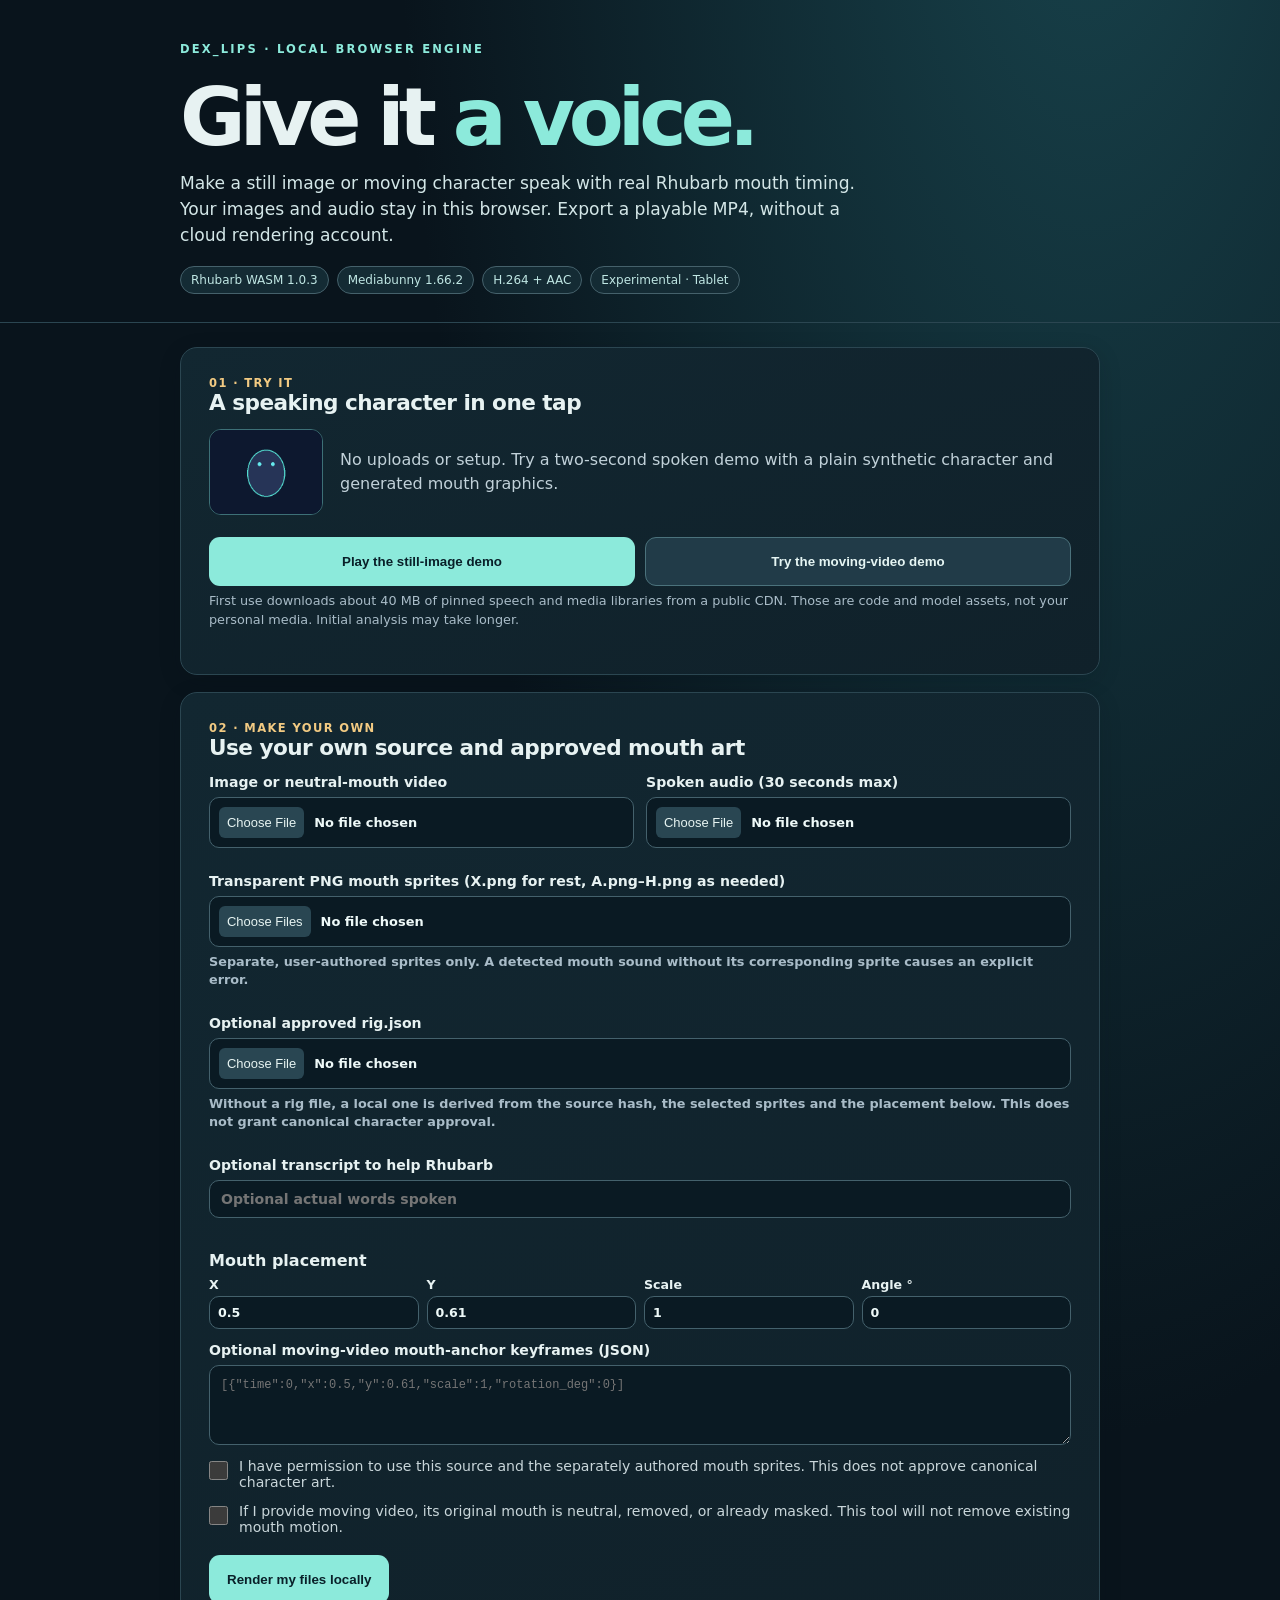
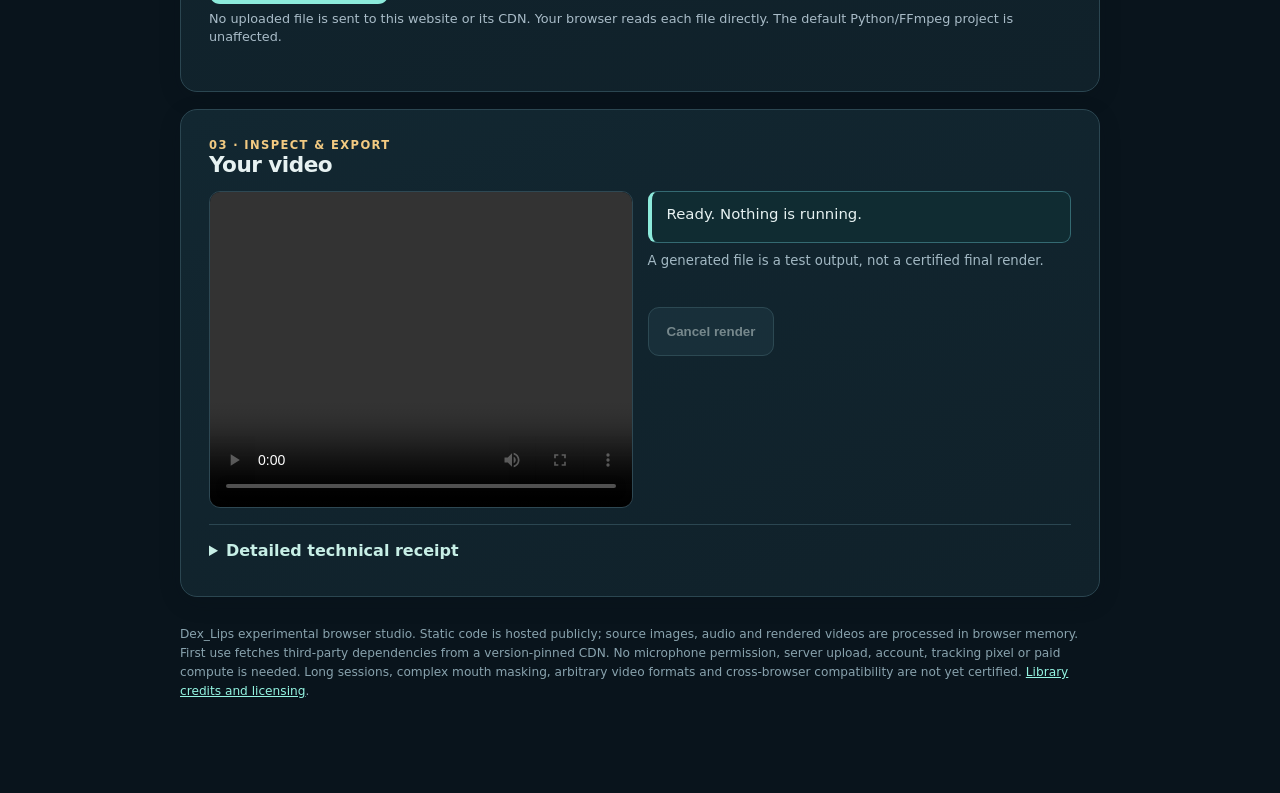
==== dex-lips-tablet/index.html @ c02d753c "feat: publish isolated synthetic Dex_Lips tablet studio" ====
<!doctype html>
<html lang="en">
<head>
<meta charset="utf-8">
<meta name="viewport" content="width=device-width, initial-scale=1, viewport-fit=cover">
<meta name="color-scheme" content="dark">
<meta name="theme-color" content="#0e1820">
<meta name="description" content="Dex_Lips browser speech-to-mouth video studio, with local processing and a synthetic test. Content stays in your browser.">
<meta http-equiv="Content-Security-Policy" content="default-src 'none'; script-src 'self' https://cdn.jsdelivr.net 'wasm-unsafe-eval' blob:; connect-src 'self' https://cdn.jsdelivr.net blob:; img-src 'self' data: blob:; media-src 'self' blob:; worker-src 'self' https://cdn.jsdelivr.net blob:; style-src 'self' 'unsafe-inline'; base-uri 'none'; form-action 'none'; object-src 'none'; frame-ancestors 'none'">
<title>Dex_Lips · Browser Studio</title>
<script type="importmap">{"imports":{"mediabunny":"https://cdn.jsdelivr.net/npm/mediabunny@1.66.2/dist/bundles/mediabunny.mjs"}}</script>
<style>
:root{font-family:system-ui,-apple-system,BlinkMacSystemFont,"Segoe UI",sans-serif;font-synthesis:none;color:#e7f2f2;background:#09141c;--border:#2b4651;--muted:#a3b9c4;--accent:#8ceadb;--warm:#f2ca82;--panel:#11232d;--focus:#ffd889}
*{box-sizing:border-box}html{scroll-behavior:smooth}body{margin:0;padding:0 0 max(64px,env(safe-area-inset-bottom));background:radial-gradient(ellipse at 85% -10%,#18434c 0,transparent 45%),#09141c;min-height:100vh}
.container{width:min(100% - 32px,920px);margin-inline:auto}header{padding:42px 0 24px;border-bottom:1px solid var(--border)}.eyebrow{font-size:.72rem;letter-spacing:.19em;text-transform:uppercase;font-weight:800;color:var(--accent)}h1{font-size:clamp(2.55rem,9vw,5rem);font-weight:750;letter-spacing:-.075em;line-height:1;margin:.28em 0 .15em}h1 span{color:var(--accent)}h2{font-size:1.35rem;line-height:1.25;letter-spacing:-.025em;margin:0 0 12px}h3{font-size:1rem;margin:0 0 7px}p{line-height:1.52;color:#c1d1d9;margin:8px 0 16px}.lede{max-width:675px;font-size:1.07rem;color:#d3e6e7}.meta{display:flex;flex-wrap:wrap;gap:8px;margin:18px 0 4px}.pill{font-size:.75rem;color:#bfe6e3;border:1px solid #45616b;border-radius:100px;padding:6px 10px;background:#142b34}
main{padding-top:24px}.stack{display:grid;gap:17px}.panel{background:linear-gradient(160deg,#122731,#10212a);border:1px solid var(--border);border-radius:17px;padding:clamp(16px,3.5vw,28px);box-shadow:0 6px 22px #0610182a}.step{font-size:.72rem;letter-spacing:.12em;text-transform:uppercase;color:var(--warm);font-weight:800}.muted,small{color:var(--muted)}.grid{display:grid;grid-template-columns:repeat(2,minmax(0,1fr));gap:12px}.grid .wide{grid-column:1/-1}.topspace{margin-top:20px}.action{display:flex;align-items:center;justify-content:center;gap:10px;background:var(--accent);color:#092029;border:none;border-radius:11px;font:750 1rem/1.25 inherit;font-weight:750;padding:15px 18px;text-decoration:none;min-height:49px;cursor:pointer;transition:background .16s,transform .16s}.action:active{transform:scale(.99)}.action:hover{background:#b6fff0}.action.secondary{background:#213b48;color:#e5f5f3;border:1px solid #4b727c}.action.secondary:hover{background:#31515d}.action.warn{background:#573a37;color:#fff4ef;border:1px solid #8d5853}.action:disabled{opacity:.48;cursor:wait}.actions{display:flex;flex-wrap:wrap;gap:10px}.actions .action{flex:1 1 190px}.intro{display:flex;align-items:center;gap:17px;margin:4px 0 22px}.intro figure{margin:0;flex:none;background:#0c1826;border:1px solid #3d7077;border-radius:12px;overflow:hidden;width:114px;height:86px;display:flex;align-items:center;justify-content:center}.intro img{width:100%;height:100%;object-fit:contain}.intro p{margin:0}
label{display:block;font-size:.88rem;font-weight:650;margin:0 0 13px}input[type=file],input[type=text],input[type=number],textarea{display:block;width:100%;min-width:0;border:1px solid #44616c;border-radius:10px;background:#0a1a23;color:#eef9f8;padding:10px 11px;font:inherit;margin-top:7px}input[type=file]{font-size:.81rem;padding:9px}input::file-selector-button{background:#294652;color:#e7f4f2;padding:8px;border:0;border-radius:6px;margin-right:10px}textarea{min-height:80px;resize:vertical;font:12px/1.5 ui-monospace,SFMono-Regular,Consolas,monospace}.check{display:flex;align-items:flex-start;gap:11px;cursor:pointer;font-weight:500;color:#c9d6da}.check input{margin:3px 0 0;accent-color:var(--accent);width:19px;height:19px;flex:none}details{border-top:1px solid var(--border);padding-top:16px;margin-top:16px}summary{cursor:pointer;font-weight:750;color:#c7efe6;padding-bottom:8px}.compact{font-size:.83rem}.field-note{font-size:.8rem;color:#a9bcc8;line-height:1.45;margin-top:6px}.tiny-grid{display:grid;grid-template-columns:repeat(4,minmax(0,1fr));gap:8px}.tiny-grid label{font-size:.79rem}.tiny-grid input{padding:8px;margin-top:4px}
.output{display:grid;grid-template-columns:minmax(0,1fr) minmax(0,1fr);gap:15px;align-items:start}video{width:100%;background:#081018;aspect-ratio:4/3;object-fit:contain;border-radius:11px;border:1px solid #2e4853}.status{padding:13px 15px;background:#102c32;border:1px solid #346a72;border-left:4px solid var(--accent);border-radius:9px;min-height:52px;font-size:.93rem;overflow-wrap:anywhere}.status[data-kind="error"]{border-left-color:#f0a2a2;background:#342020;border-color:#74494b}.status[data-kind="running"]{border-left-color:var(--warm)}pre{white-space:pre-wrap;word-break:break-word;background:#091924;border:1px solid #284250;border-radius:10px;padding:15px;max-height:310px;overflow:auto;color:#bdccd4;font:12px/1.45 ui-monospace,SFMono-Regular,Consolas,monospace}.download-row{display:flex;flex-wrap:wrap;gap:10px}.download-row a{display:inline-flex;color:#b5fff0;background:#22424c;padding:10px 14px;border-radius:8px;align-items:center;text-decoration:none;font-weight:700}.download-row a[hidden]{display:none}footer{padding:28px 0;color:#89a3ae;font-size:.76rem;line-height:1.55}a.inline{color:#94f5e2}button:focus-visible,a:focus-visible,input:focus-visible,textarea:focus-visible,summary:focus-visible{outline:3px solid var(--focus);outline-offset:3px}
@media(max-width:650px){header{padding-top:25px}.grid,.output{grid-template-columns:1fr}.grid .wide{grid-column:auto}.intro figure{width:100px;height:80px}.tiny-grid{grid-template-columns:repeat(2,minmax(0,1fr))}.panel{border-radius:13px}.actions .action{flex:1 1 100%}}
@media(prefers-reduced-motion:reduce){*,*:before,*:after{scroll-behavior:auto!important;transition:none!important}}
</style>
</head>
<body><header><div class="container"><div class="eyebrow">DEX_LIPS · LOCAL BROWSER ENGINE</div><h1>Give it <span>a voice.</span></h1><p class="lede">Make a still image or moving character speak with real Rhubarb mouth timing. Your images and audio stay in this browser. Export a playable MP4, without a cloud rendering account.</p><div class="meta"><span class="pill">Rhubarb WASM 1.0.3</span><span class="pill">Mediabunny 1.66.2</span><span class="pill">H.264 + AAC</span><span class="pill">Experimental · Tablet</span></div></div></header>
<main class="container stack">
<section class="panel" aria-labelledby="demo-heading"><div class="step">01 · Try it</div><h2 id="demo-heading">A speaking character in one tap</h2><div class="intro"><figure><img src="./demo/still.png" alt="Simple cyan-outlined synthetic face on a dark background"></figure><p>No uploads or setup. Try a two-second spoken demo with a plain synthetic character and generated mouth graphics.</p></div><div class="actions"><button class="action" id="demo-still" type="button">Play the still-image demo</button><button class="action secondary" id="demo-moving" type="button">Try the moving-video demo</button></div><p class="field-note">First use downloads about 40 MB of pinned speech and media libraries from a public CDN. Those are code and model assets, not your personal media. Initial analysis may take longer.</p></section>
<section class="panel" aria-labelledby="custom-heading"><div class="step">02 · Make your own</div><h2 id="custom-heading">Use your own source and approved mouth art</h2><div class="grid"><label>Image or neutral-mouth video<input type="file" id="source" accept=".png,.jpg,.jpeg,.webp,.mp4,.mov,.webm,.mkv"></label><label>Spoken audio (30 seconds max)<input type="file" id="audio" accept=".wav,.mp3,.m4a,.ogg,.flac"></label><label class="wide">Transparent PNG mouth sprites (X.png for rest, A.png–H.png as needed)<input type="file" id="sprites" accept=".png" multiple><div class="field-note">Separate, user-authored sprites only. A detected mouth sound without its corresponding sprite causes an explicit error.</div></label><label class="wide">Optional approved rig.json<input type="file" id="rig" accept=".json"><div class="field-note">Without a rig file, a local one is derived from the source hash, the selected sprites and the placement below. This does not grant canonical character approval.</div></label><label class="wide">Optional transcript to help Rhubarb<input id="transcript" type="text" maxlength="10000" placeholder="Optional actual words spoken"></label></div>
<div class="topspace"><h3>Mouth placement</h3><div class="tiny-grid"><label>X <input type="number" id="x" min="0" max="1" step="0.01" value="0.5"></label><label>Y <input type="number" id="y" min="0" max="1" step="0.01" value="0.61"></label><label>Scale <input type="number" id="scale" min="0.05" max="10" step="0.05" value="1"></label><label>Angle ° <input type="number" id="angle" min="-360" max="360" step="1" value="0"></label></div><label>Optional moving-video mouth-anchor keyframes (JSON)<textarea id="keyframes" spellcheck="false" placeholder='[{"time":0,"x":0.5,"y":0.61,"scale":1,"rotation_deg":0}]'></textarea></label></div>
<label class="check"><input type="checkbox" id="approved"><span>I have permission to use this source and the separately authored mouth sprites. This does not approve canonical character art.</span></label><label class="check"><input type="checkbox" id="neutral"><span>If I provide moving video, its original mouth is neutral, removed, or already masked. This tool will not remove existing mouth motion.</span></label><button class="action topspace" type="button" id="custom-start">Render my files locally</button><p class="field-note">No uploaded file is sent to this website or its CDN. Your browser reads each file directly. The default Python/FFmpeg project is unaffected.</p></section>
<section class="panel" aria-labelledby="output-heading"><div class="step">03 · Inspect & export</div><h2 id="output-heading">Your video</h2><div class="output"><video id="preview" controls playsinline aria-label="Rendered lip-sync video with audio"></video><div><div id="status" class="status" role="status" aria-live="polite" data-kind="idle">Ready. Nothing is running.</div><p class="compact muted" id="metric">A generated file is a test output, not a certified final render.</p><div class="download-row"><a id="download" hidden download="dex_lips_browser.mp4">Download MP4</a><a id="cueDownload" hidden download="dex_lips_cues.json">Download mouth cues</a></div><button type="button" class="action secondary topspace" id="cancel" disabled>Cancel render</button></div></div><details><summary>Detailed technical receipt</summary><pre id="receipt">No render yet.</pre></details></section>
</main>
<footer class="container">Dex_Lips experimental browser studio. Static code is hosted publicly; source images, audio and rendered videos are processed in browser memory. First use fetches third-party dependencies from a version-pinned CDN. No microphone permission, server upload, account, tracking pixel or paid compute is needed. Long sessions, complex mouth masking, arbitrary video formats and cross-browser compatibility are not yet certified. <a class="inline" href="./THIRD_PARTY.md">Library credits and licensing</a>.</footer>
<script type="module" src="./app.mjs"></script></body></html>
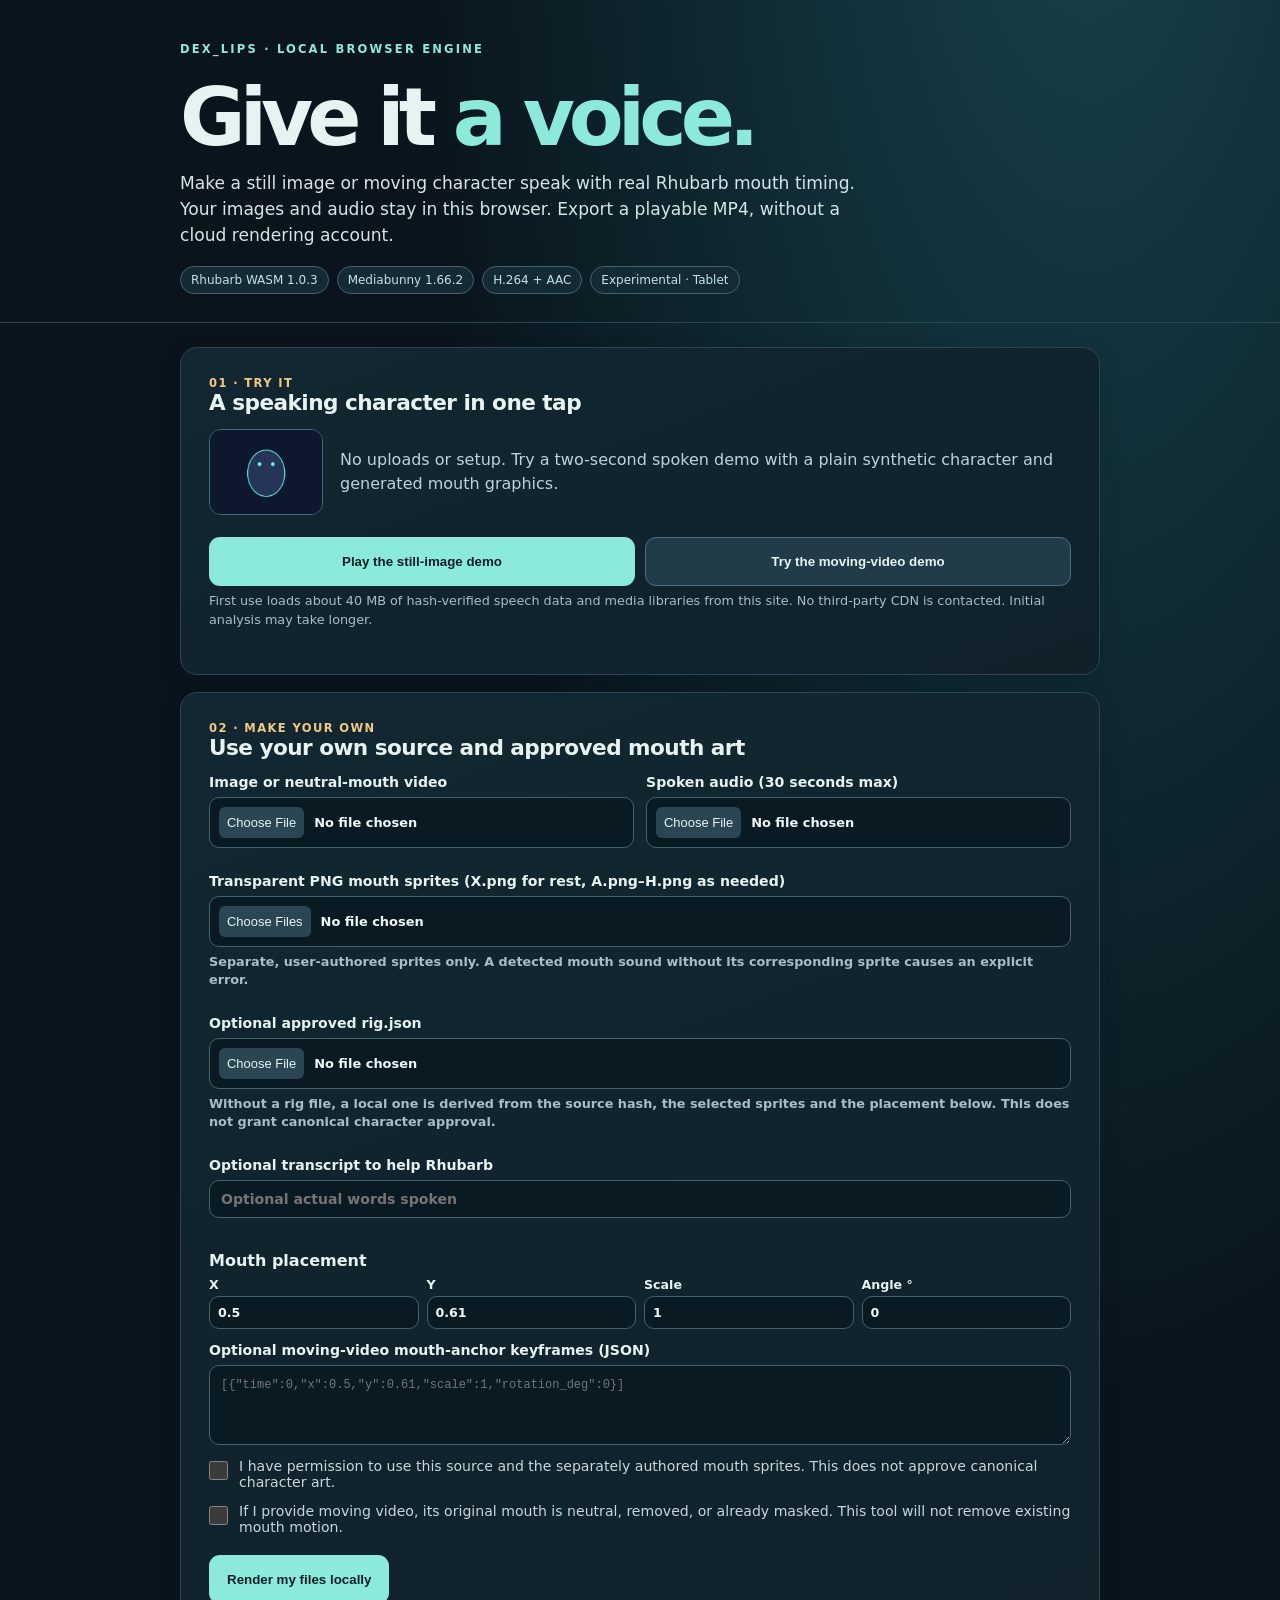
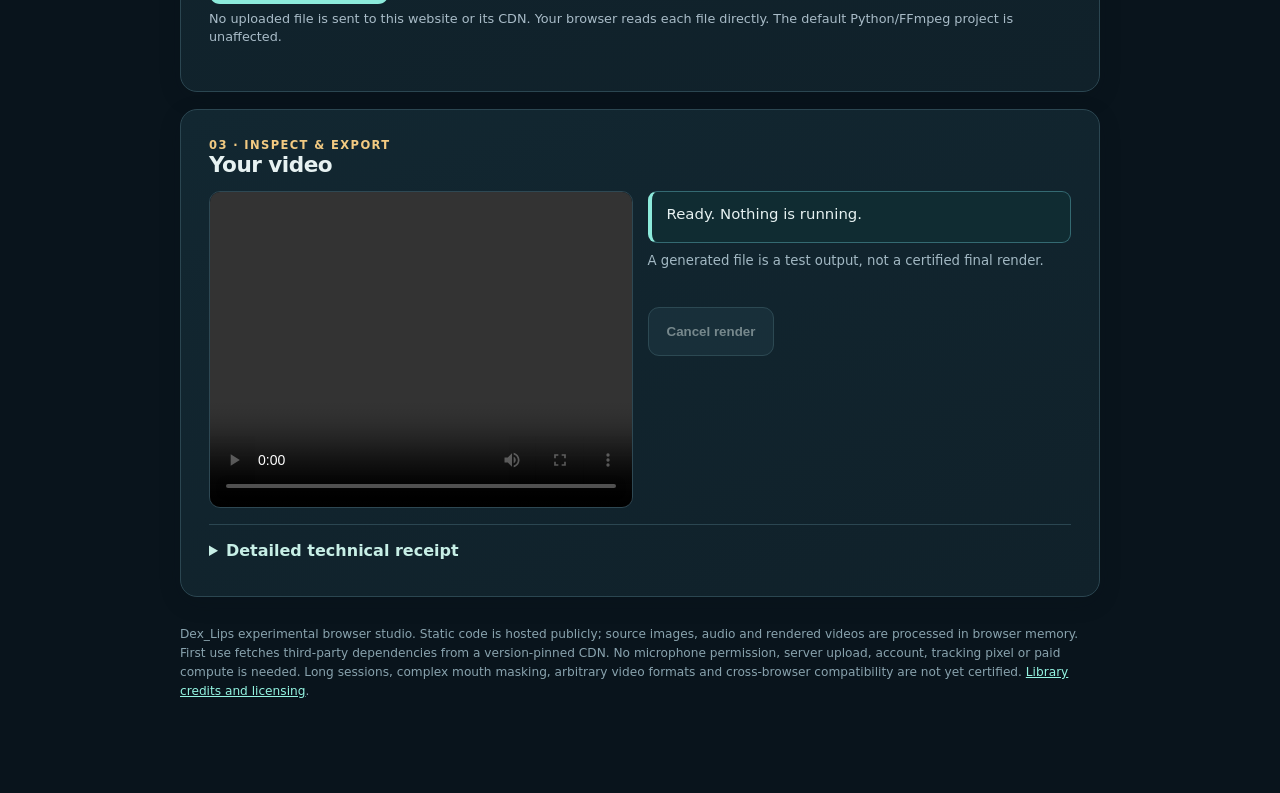
==== commit 33ecb63e: "fix: deploy hash-locked Dex_Lips browser studio with real media QA" ====
--- a/dex-lips-tablet/index.html
+++ b/dex-lips-tablet/index.html
@@ -6,9 +6,9 @@
 <meta name="color-scheme" content="dark">
 <meta name="theme-color" content="#0e1820">
 <meta name="description" content="Dex_Lips browser speech-to-mouth video studio, with local processing and a synthetic test. Content stays in your browser.">
-<meta http-equiv="Content-Security-Policy" content="default-src 'none'; script-src 'self' https://cdn.jsdelivr.net 'wasm-unsafe-eval' blob:; connect-src 'self' https://cdn.jsdelivr.net blob:; img-src 'self' data: blob:; media-src 'self' blob:; worker-src 'self' https://cdn.jsdelivr.net blob:; style-src 'self' 'unsafe-inline'; base-uri 'none'; form-action 'none'; object-src 'none'; frame-ancestors 'none'">
+<meta http-equiv="Content-Security-Policy" content="default-src 'none'; script-src 'self' 'wasm-unsafe-eval' blob:; connect-src 'self' blob:; img-src 'self' data: blob:; media-src 'self' blob:; worker-src 'self' blob:; style-src 'self' 'unsafe-inline'; base-uri 'none'; form-action 'none'; object-src 'none'; frame-ancestors 'none'">
 <title>Dex_Lips · Browser Studio</title>
-<script type="importmap">{"imports":{"mediabunny":"https://cdn.jsdelivr.net/npm/mediabunny@1.66.2/dist/bundles/mediabunny.mjs"}}</script>
+<script type="importmap">{"imports":{"mediabunny":"./vendor/mediabunny/mediabunny.mjs"}}</script>
 <style>
 :root{font-family:system-ui,-apple-system,BlinkMacSystemFont,"Segoe UI",sans-serif;font-synthesis:none;color:#e7f2f2;background:#09141c;--border:#2b4651;--muted:#a3b9c4;--accent:#8ceadb;--warm:#f2ca82;--panel:#11232d;--focus:#ffd889}
 *{box-sizing:border-box}html{scroll-behavior:smooth}body{margin:0;padding:0 0 max(64px,env(safe-area-inset-bottom));background:radial-gradient(ellipse at 85% -10%,#18434c 0,transparent 45%),#09141c;min-height:100vh}
@@ -22,7 +22,7 @@
 </head>
 <body><header><div class="container"><div class="eyebrow">DEX_LIPS · LOCAL BROWSER ENGINE</div><h1>Give it <span>a voice.</span></h1><p class="lede">Make a still image or moving character speak with real Rhubarb mouth timing. Your images and audio stay in this browser. Export a playable MP4, without a cloud rendering account.</p><div class="meta"><span class="pill">Rhubarb WASM 1.0.3</span><span class="pill">Mediabunny 1.66.2</span><span class="pill">H.264 + AAC</span><span class="pill">Experimental · Tablet</span></div></div></header>
 <main class="container stack">
-<section class="panel" aria-labelledby="demo-heading"><div class="step">01 · Try it</div><h2 id="demo-heading">A speaking character in one tap</h2><div class="intro"><figure><img src="./demo/still.png" alt="Simple cyan-outlined synthetic face on a dark background"></figure><p>No uploads or setup. Try a two-second spoken demo with a plain synthetic character and generated mouth graphics.</p></div><div class="actions"><button class="action" id="demo-still" type="button">Play the still-image demo</button><button class="action secondary" id="demo-moving" type="button">Try the moving-video demo</button></div><p class="field-note">First use downloads about 40 MB of pinned speech and media libraries from a public CDN. Those are code and model assets, not your personal media. Initial analysis may take longer.</p></section>
+<section class="panel" aria-labelledby="demo-heading"><div class="step">01 · Try it</div><h2 id="demo-heading">A speaking character in one tap</h2><div class="intro"><figure><img src="./demo/still.png" alt="Simple cyan-outlined synthetic face on a dark background"></figure><p>No uploads or setup. Try a two-second spoken demo with a plain synthetic character and generated mouth graphics.</p></div><div class="actions"><button class="action" id="demo-still" type="button">Play the still-image demo</button><button class="action secondary" id="demo-moving" type="button">Try the moving-video demo</button></div><p class="field-note">First use loads about 40 MB of hash-verified speech data and media libraries from this site. No third-party CDN is contacted. Initial analysis may take longer.</p></section>
 <section class="panel" aria-labelledby="custom-heading"><div class="step">02 · Make your own</div><h2 id="custom-heading">Use your own source and approved mouth art</h2><div class="grid"><label>Image or neutral-mouth video<input type="file" id="source" accept=".png,.jpg,.jpeg,.webp,.mp4,.mov,.webm,.mkv"></label><label>Spoken audio (30 seconds max)<input type="file" id="audio" accept=".wav,.mp3,.m4a,.ogg,.flac"></label><label class="wide">Transparent PNG mouth sprites (X.png for rest, A.png–H.png as needed)<input type="file" id="sprites" accept=".png" multiple><div class="field-note">Separate, user-authored sprites only. A detected mouth sound without its corresponding sprite causes an explicit error.</div></label><label class="wide">Optional approved rig.json<input type="file" id="rig" accept=".json"><div class="field-note">Without a rig file, a local one is derived from the source hash, the selected sprites and the placement below. This does not grant canonical character approval.</div></label><label class="wide">Optional transcript to help Rhubarb<input id="transcript" type="text" maxlength="10000" placeholder="Optional actual words spoken"></label></div>
 <div class="topspace"><h3>Mouth placement</h3><div class="tiny-grid"><label>X <input type="number" id="x" min="0" max="1" step="0.01" value="0.5"></label><label>Y <input type="number" id="y" min="0" max="1" step="0.01" value="0.61"></label><label>Scale <input type="number" id="scale" min="0.05" max="10" step="0.05" value="1"></label><label>Angle ° <input type="number" id="angle" min="-360" max="360" step="1" value="0"></label></div><label>Optional moving-video mouth-anchor keyframes (JSON)<textarea id="keyframes" spellcheck="false" placeholder='[{"time":0,"x":0.5,"y":0.61,"scale":1,"rotation_deg":0}]'></textarea></label></div>
 <label class="check"><input type="checkbox" id="approved"><span>I have permission to use this source and the separately authored mouth sprites. This does not approve canonical character art.</span></label><label class="check"><input type="checkbox" id="neutral"><span>If I provide moving video, its original mouth is neutral, removed, or already masked. This tool will not remove existing mouth motion.</span></label><button class="action topspace" type="button" id="custom-start">Render my files locally</button><p class="field-note">No uploaded file is sent to this website or its CDN. Your browser reads each file directly. The default Python/FFmpeg project is unaffected.</p></section>
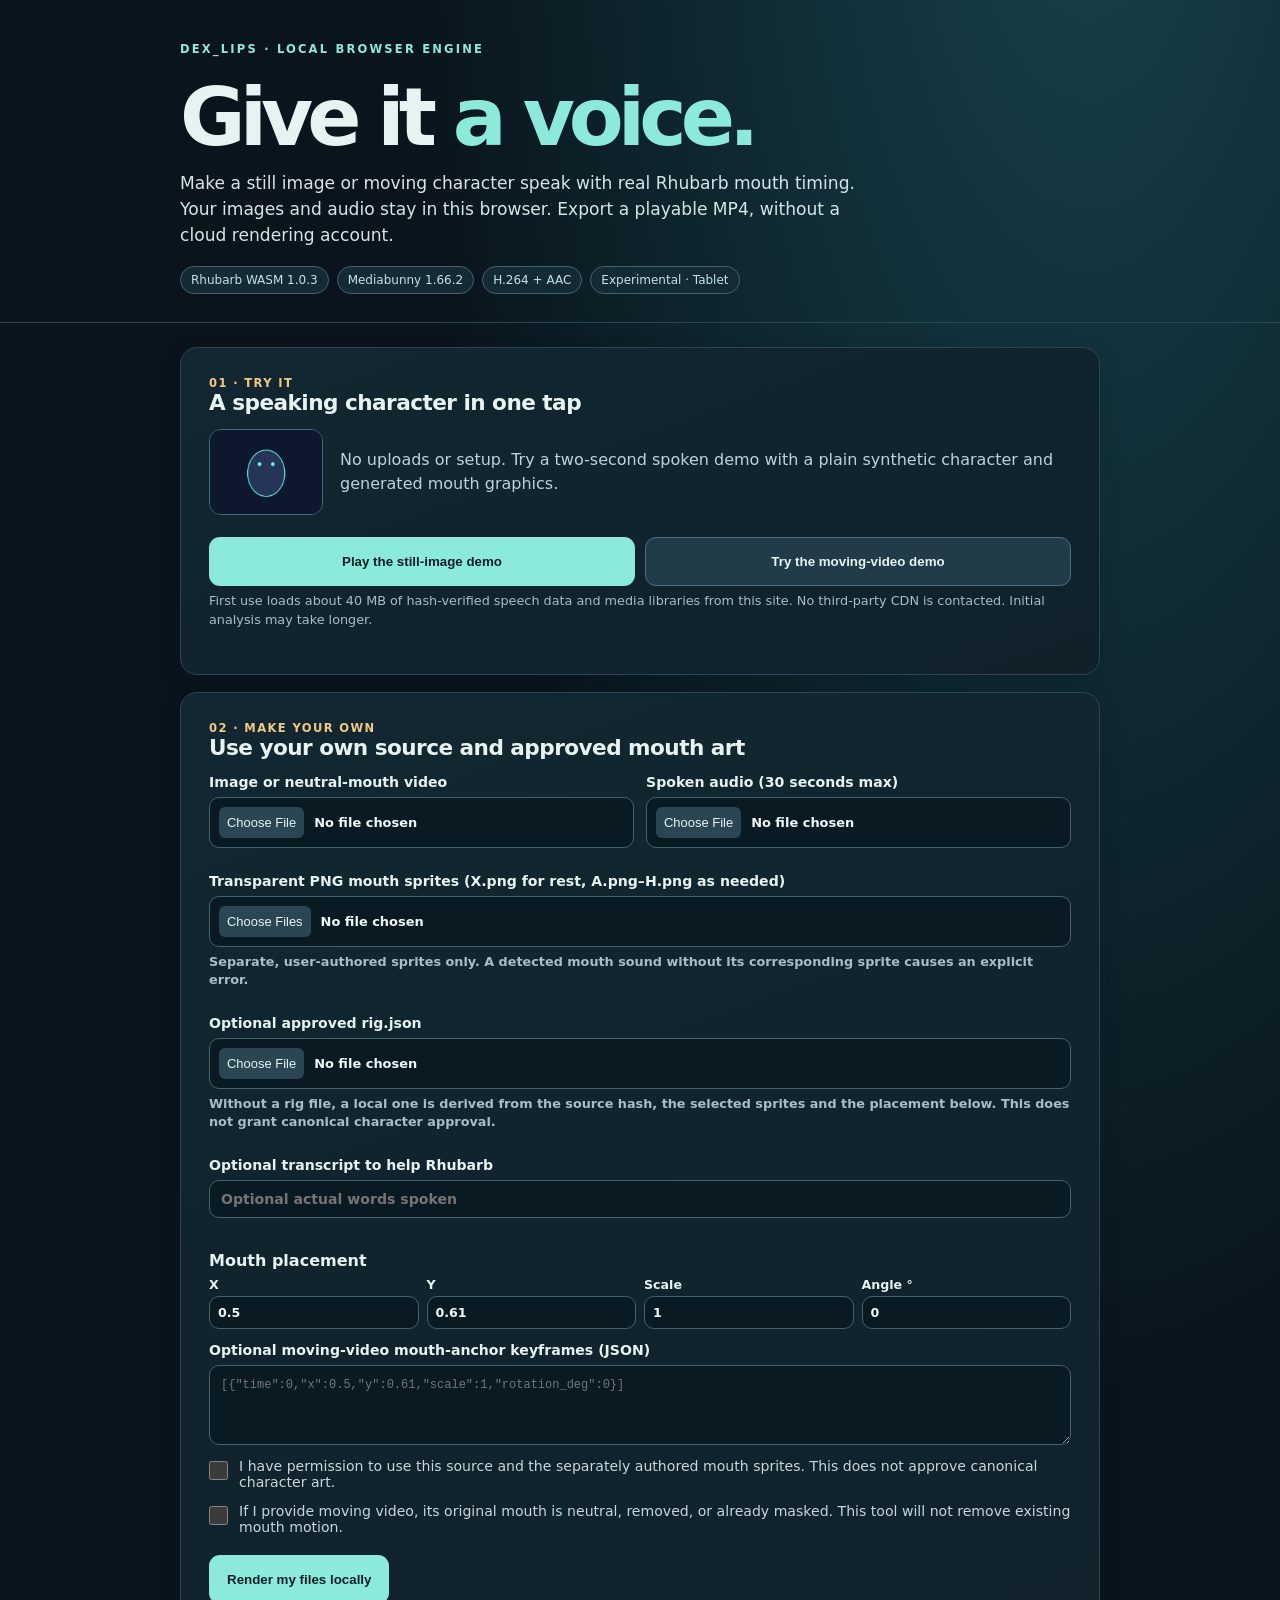
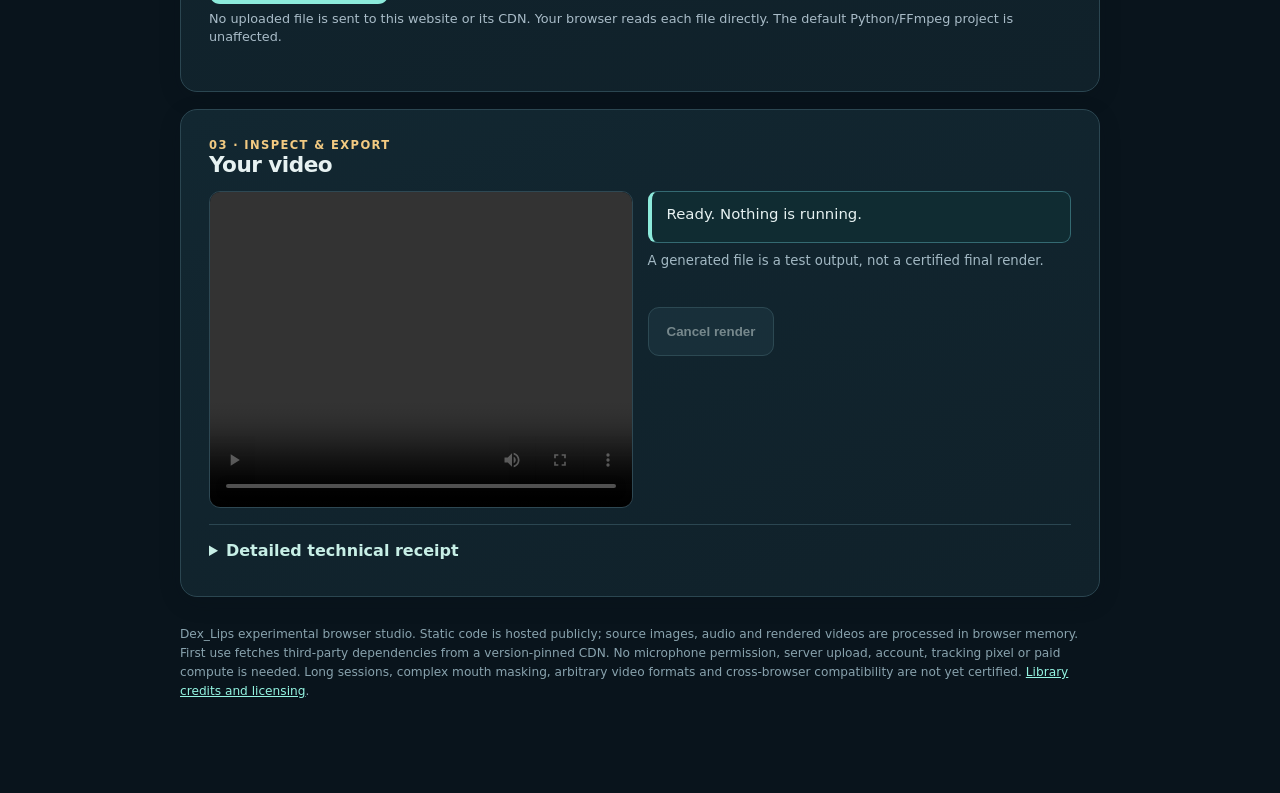
==== commit bcf48f9a: "fix(browser): allow exact hashed import map without relaxing CSP" ====
--- a/dex-lips-tablet/index.html
+++ b/dex-lips-tablet/index.html
@@ -6,7 +6,7 @@
 <meta name="color-scheme" content="dark">
 <meta name="theme-color" content="#0e1820">
 <meta name="description" content="Dex_Lips browser speech-to-mouth video studio, with local processing and a synthetic test. Content stays in your browser.">
-<meta http-equiv="Content-Security-Policy" content="default-src 'none'; script-src 'self' 'wasm-unsafe-eval' blob:; connect-src 'self' blob:; img-src 'self' data: blob:; media-src 'self' blob:; worker-src 'self' blob:; style-src 'self' 'unsafe-inline'; base-uri 'none'; form-action 'none'; object-src 'none'; frame-ancestors 'none'">
+<meta http-equiv="Content-Security-Policy" content="default-src 'none'; script-src 'self' 'wasm-unsafe-eval' 'sha256-2UVn4b5n4d9CrHDPqfg0j8Bo+bPgAuZiBiYl7NklPGY=' blob:; connect-src 'self' blob:; img-src 'self' data: blob:; media-src 'self' blob:; worker-src 'self' blob:; style-src 'self' 'unsafe-inline'; base-uri 'none'; form-action 'none'; object-src 'none'; frame-ancestors 'none'">
 <title>Dex_Lips · Browser Studio</title>
 <script type="importmap">{"imports":{"mediabunny":"./vendor/mediabunny/mediabunny.mjs"}}</script>
 <style>
